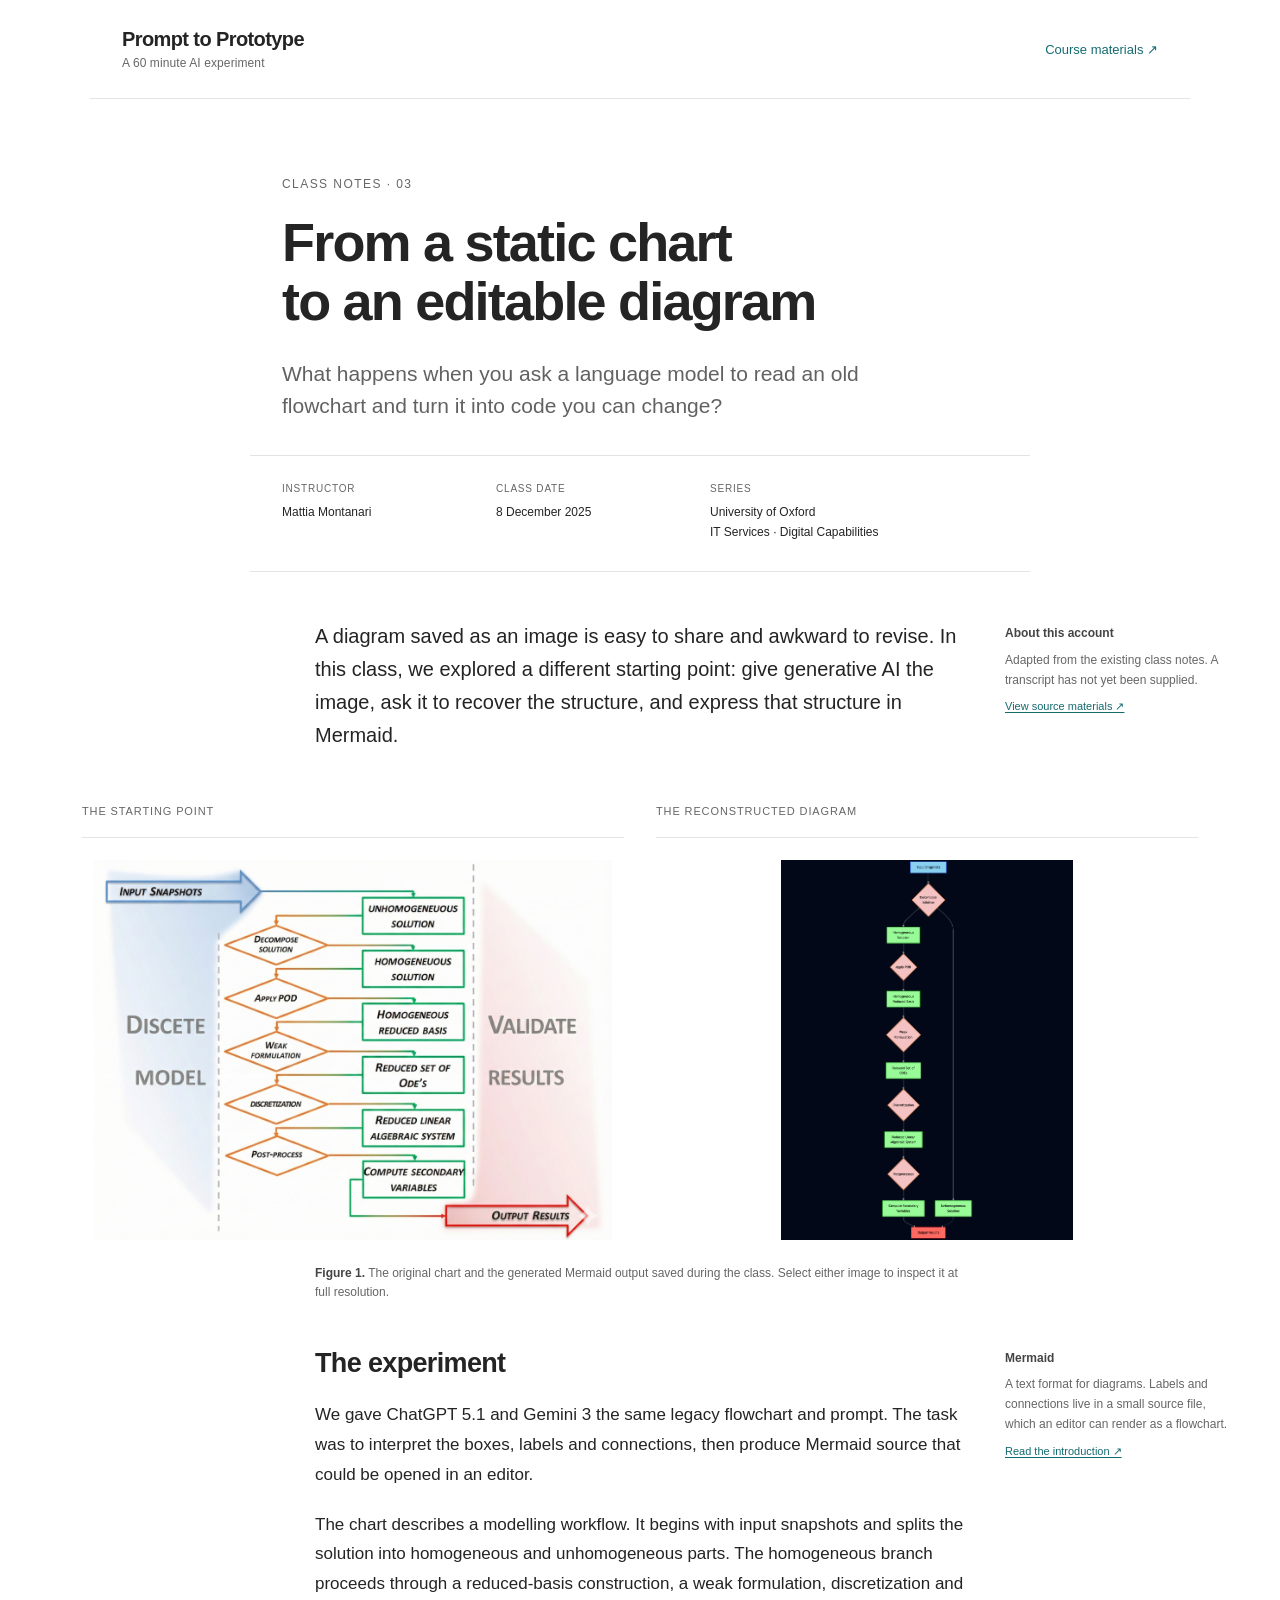
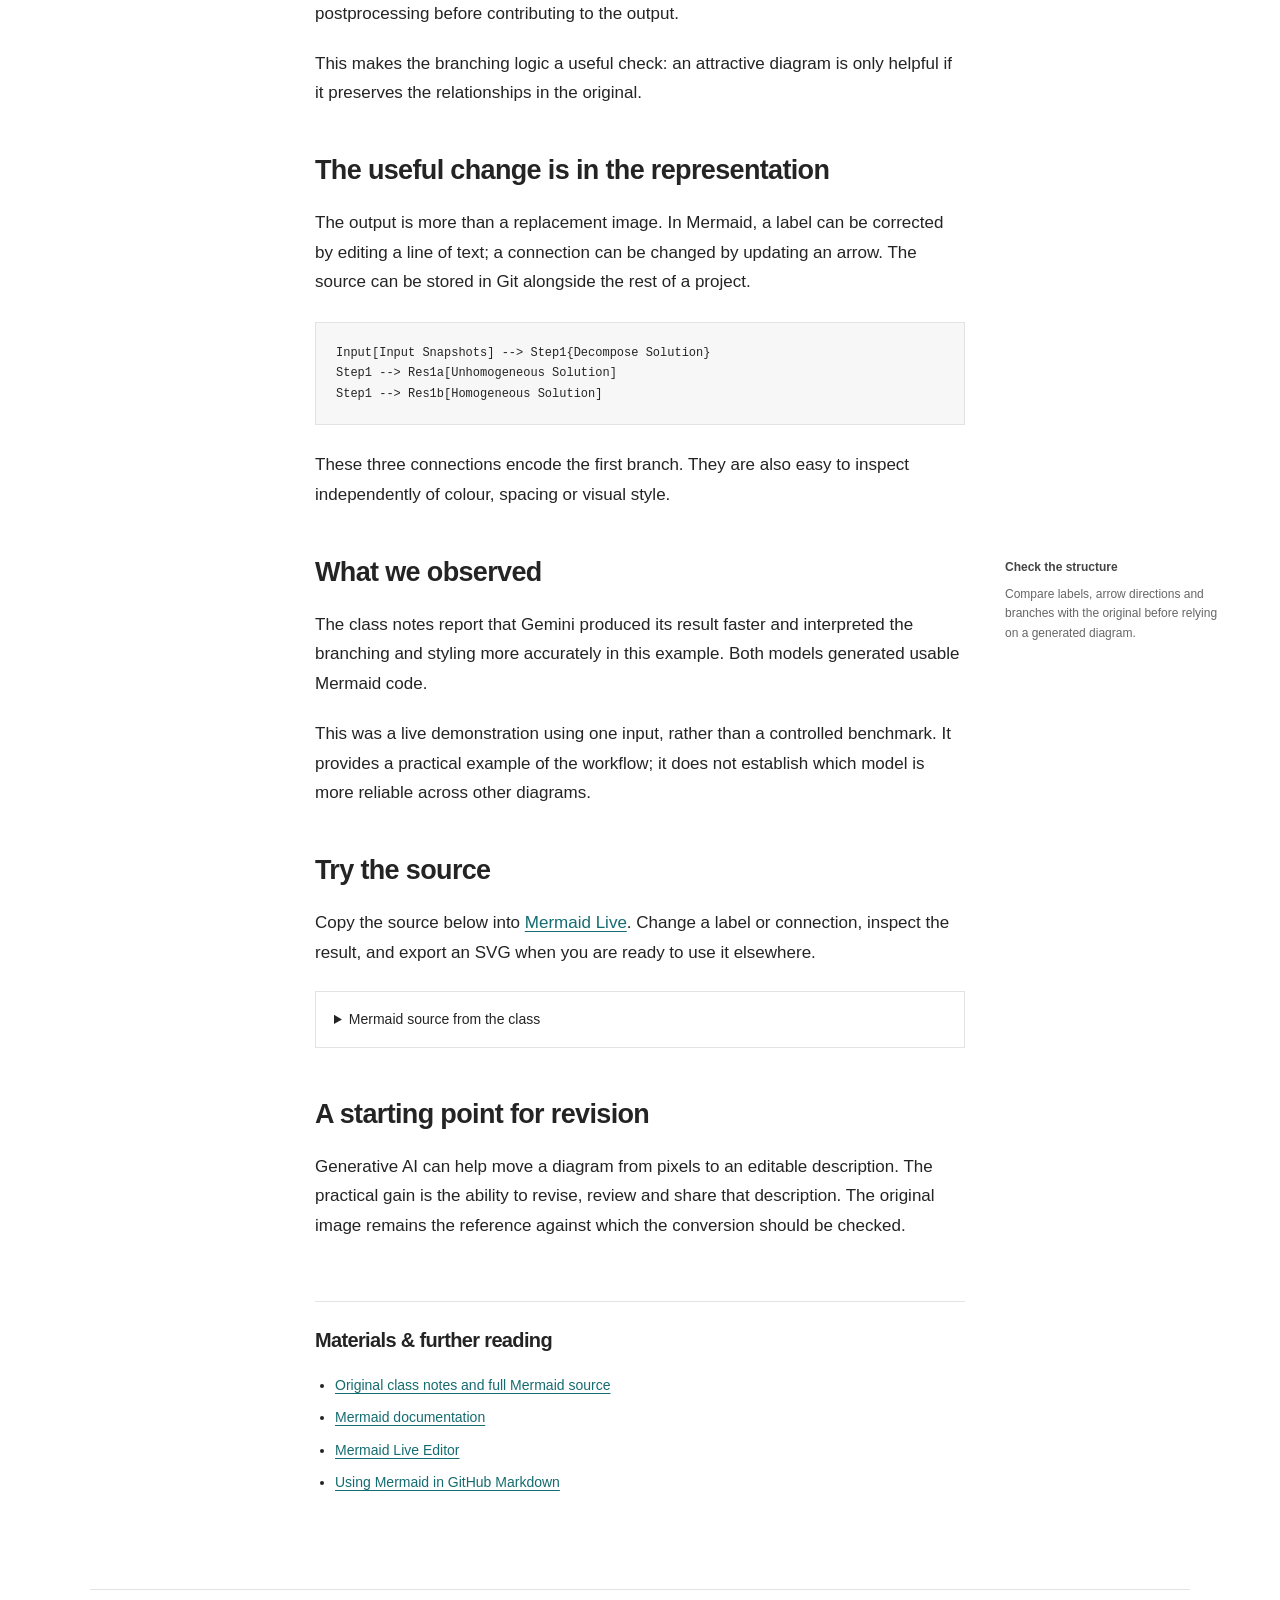
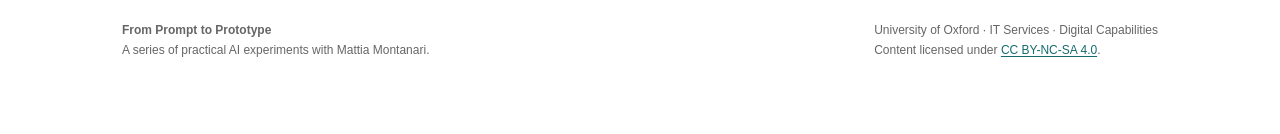
==== site/index.html @ e771b0cf "Publish Mermaid class as a static GitHub Pages site" ====
<!doctype html>
<html lang="en">
<head>
  <meta charset="utf-8">
  <meta name="viewport" content="width=device-width, initial-scale=1">
  <meta name="description" content="An experiment in turning a legacy flowchart into an editable Mermaid diagram with generative AI, from the Oxford Prompt to Prototype series.">
  <meta name="theme-color" content="#ffffff">
  <title>From a static chart to an editable diagram · Prompt to Prototype</title>
  <link rel="icon" href="assets/favicon.svg" type="image/svg+xml">
  <link rel="stylesheet" href="assets/style.css">
  <script src="assets/script.js" defer></script>
</head>
<body>
  <a class="skip-link" href="#article">Skip to article</a>
  <header class="site-header">
    <a class="wordmark" href="./">Prompt to Prototype<span>A 60 minute AI experiment</span></a>
    <a class="repository-link" href="https://github.com/MattiaMontanari/prompt-to-prototype-series">Course materials <span aria-hidden="true">↗</span></a>
  </header>

  <main id="article">
    <div class="article-heading">
      <p class="eyebrow">Class notes · 03</p>
      <h1>From a static chart<br>to an editable diagram</h1>
      <p class="dek">What happens when you ask a language model to read an old flowchart and turn it into code you can change?</p>
    </div>
    <div class="byline">
      <div><span class="meta-label">Instructor</span><span>Mattia Montanari</span></div>
      <div><span class="meta-label">Class date</span><time datetime="2025-12-08">8 December 2025</time></div>
      <div><span class="meta-label">Series</span><span>University of Oxford<br>IT Services · Digital Capabilities</span></div>
    </div>

    <article class="article-grid">
      <p class="lead">A diagram saved as an image is easy to share and awkward to revise. In this class, we explored a different starting point: give generative AI the image, ask it to recover the structure, and express that structure in Mermaid.</p>
      <aside class="margin-note source-note"><strong>About this account</strong><p>Adapted from the existing class notes. A transcript has not yet been supplied.</p><a href="https://github.com/MattiaMontanari/prompt-to-prototype-series/tree/main/2025-12-08">View source materials ↗</a></aside>

      <figure class="wide comparison">
        <div class="comparison-images">
          <div><span class="figure-label">The starting point</span><a href="assets/original-diagram.png"><img src="assets/original-diagram.png" width="2400" height="1760" alt="Original flowchart of a reduced-order modelling process, from input snapshots through decomposition, POD, formulation, discretization and postprocessing." fetchpriority="high"></a></div>
          <div><span class="figure-label">The reconstructed diagram</span><a href="assets/mermaid-diagram.png"><img src="assets/mermaid-diagram.png" width="1203" height="1564" alt="Generated Mermaid flowchart showing the process as connected coloured nodes, including the homogeneous and unhomogeneous solution branches."></a></div>
        </div>
        <figcaption><span class="caption-number">Figure 1.</span> The original chart and the generated Mermaid output saved during the class. Select either image to inspect it at full resolution.</figcaption>
      </figure>

      <section id="experiment">
        <h2>The experiment</h2>
        <p>We gave ChatGPT 5.1 and Gemini 3 the same legacy flowchart and prompt. The task was to interpret the boxes, labels and connections, then produce Mermaid source that could be opened in an editor.</p>
        <p>The chart describes a modelling workflow. It begins with input snapshots and splits the solution into homogeneous and unhomogeneous parts. The homogeneous branch proceeds through a reduced-basis construction, a weak formulation, discretization and postprocessing before contributing to the output.</p>
        <p>This makes the branching logic a useful check: an attractive diagram is only helpful if it preserves the relationships in the original.</p>
      </section>
      <aside class="margin-note"><strong>Mermaid</strong><p>A text format for diagrams. Labels and connections live in a small source file, which an editor can render as a flowchart.</p><a href="https://mermaid.js.org/intro/">Read the introduction ↗</a></aside>

      <section id="representation">
        <h2>The useful change is in the representation</h2>
        <p>The output is more than a replacement image. In Mermaid, a label can be corrected by editing a line of text; a connection can be changed by updating an arrow. The source can be stored in Git alongside the rest of a project.</p>
        <pre class="small-example"><code>Input[Input Snapshots] --&gt; Step1{Decompose Solution}
Step1 --&gt; Res1a[Unhomogeneous Solution]
Step1 --&gt; Res1b[Homogeneous Solution]</code></pre>
        <p>These three connections encode the first branch. They are also easy to inspect independently of colour, spacing or visual style.</p>
      </section>

      <section id="observations">
        <h2>What we observed</h2>
        <p>The class notes report that Gemini produced its result faster and interpreted the branching and styling more accurately in this example. Both models generated usable Mermaid code.</p>
        <p>This was a live demonstration using one input, rather than a controlled benchmark. It provides a practical example of the workflow; it does not establish which model is more reliable across other diagrams.</p>
      </section>
      <aside class="margin-note"><strong>Check the structure</strong><p>Compare labels, arrow directions and branches with the original before relying on a generated diagram.</p></aside>

      <section id="try-it">
        <h2>Try the source</h2>
        <p>Copy the source below into <a href="https://mermaid.live/">Mermaid Live</a>. Change a label or connection, inspect the result, and export an SVG when you are ready to use it elsewhere.</p>
        <details class="source-code">
          <summary>Mermaid source from the class</summary>
          <div class="code-toolbar"><button id="copy-source" type="button" hidden>Copy source</button><span id="copy-status" role="status" aria-live="polite"></span></div>
          <pre><code id="mermaid-source">flowchart TD

    %% Define Styles using a Pantone-inspired palette
    classDef inputNode fill:#89CFF0,stroke:#2B60DE,stroke-width:2px,color:black;
    classDef actionNode fill:#F4C2C2,stroke:#D2691E,stroke-width:2px,color:black,shape:diamond;
    classDef resultNode fill:#98FB98,stroke:#006400,stroke-width:2px,color:black;
    classDef outputNode fill:#FF6961,stroke:#8B0000,stroke-width:2px,color:black;

    Input[Input Snapshots]:::inputNode
    Output[Output Results]:::outputNode
    Step1{Decompose&lt;br/&gt;Solution}:::actionNode
    Res1a[Unhomogeneous&lt;br/&gt;Solution]:::resultNode
    Res1b[Homogeneous&lt;br/&gt;Solution]:::resultNode
    Step2{Apply POD}:::actionNode
    Res2[Homogeneous&lt;br/&gt;Reduced Basis]:::resultNode
    Step3{Weak&lt;br/&gt;Formulation}:::actionNode
    Res3[Reduced Set of&lt;br/&gt;ODEs]:::resultNode
    Step4{Discretization}:::actionNode
    Res4[Reduced Linear&lt;br/&gt;Algebraic System]:::resultNode
    Step5{Postprocesses}:::actionNode
    Res5[Compute Secondary&lt;br/&gt;Variables]:::resultNode

    Input --&gt; Step1
    Step1 --&gt; Res1a
    Step1 --&gt; Res1b
    Res1b --&gt; Step2
    Step2 --&gt; Res2
    Res2 --&gt; Step3
    Step3 --&gt; Res3
    Res3 --&gt; Step4
    Step4 --&gt; Res4
    Res4 --&gt; Step5
    Step5 --&gt; Res5
    Res5 --&gt; Output
    Res1a -.-&gt; Output</code></pre>
        </details>
      </section>

      <section id="takeaway">
        <h2>A starting point for revision</h2>
        <p>Generative AI can help move a diagram from pixels to an editable description. The practical gain is the ability to revise, review and share that description. The original image remains the reference against which the conversion should be checked.</p>
      </section>

      <section class="references" id="references">
        <h2>Materials &amp; further reading</h2>
        <ul>
          <li><a href="https://github.com/MattiaMontanari/prompt-to-prototype-series/blob/main/2025-12-08/README.md">Original class notes and full Mermaid source</a></li>
          <li><a href="https://mermaid.js.org/intro/">Mermaid documentation</a></li>
          <li><a href="https://mermaid.live/">Mermaid Live Editor</a></li>
          <li><a href="https://github.blog/2022-02-14-include-diagrams-markdown-files-mermaid/">Using Mermaid in GitHub Markdown</a></li>
        </ul>
      </section>
    </article>
  </main>

  <footer class="site-footer">
    <p><strong>From Prompt to Prototype</strong><br>A series of practical AI experiments with Mattia Montanari.</p>
    <p>University of Oxford · IT Services · Digital Capabilities<br>Content licensed under <a rel="license" href="https://creativecommons.org/licenses/by-nc-sa/4.0/">CC BY-NC-SA 4.0</a>.</p>
  </footer>
</body>
</html>
---- site/assets/style.css ----
:root {
  color-scheme: light;
  --ink: #242424;
  --muted: #666;
  --line: #e3e3e3;
  --link: #146b70;
  font-family: -apple-system, BlinkMacSystemFont, "Segoe UI", Helvetica, Arial, sans-serif;
  color: var(--ink);
  background: #fff;
}
* { box-sizing: border-box; }
body { margin: 0; }
a { color: var(--link); text-underline-offset: .18em; }
a:hover { color: #08484c; }
a:focus-visible, button:focus-visible, summary:focus-visible { outline: 3px solid var(--link); outline-offset: 5px; }
.skip-link { position: absolute; top: -5rem; left: 1rem; padding: .8rem; background: #fff; z-index: 1; }
.skip-link:focus { top: 1rem; }
.site-header { max-width: 1100px; margin: auto; padding: 28px 32px; display: flex; align-items: center; justify-content: space-between; gap: 24px; border-bottom: 1px solid var(--line); }
.wordmark { color: var(--ink); text-decoration: none; font-weight: 650; font-size: 20px; letter-spacing: -.6px; }
.wordmark span { display: block; margin-top: 5px; color: var(--muted); font-size: 12px; font-weight: 400; letter-spacing: .1px; }
.repository-link { font-size: 13px; white-space: nowrap; text-decoration: none; }
.article-heading, .byline { max-width: 780px; margin: auto; padding-left: 32px; padding-right: 32px; }
.article-heading { padding-top: 78px; padding-bottom: 32px; }
.eyebrow { margin: 0 0 22px; color: var(--muted); font-size: 12px; letter-spacing: .12em; text-transform: uppercase; }
h1 { font-size: clamp(34px, 5vw, 54px); line-height: 1.1; letter-spacing: -1.8px; font-weight: 700; margin: 0 0 26px; }
.dek { margin: 0; color: #626262; font-size: 21px; line-height: 1.55; max-width: 650px; }
.byline { display: grid; grid-template-columns: 1fr 1fr 1.5fr; gap: 22px; padding-top: 25px; padding-bottom: 28px; border-top: 1px solid var(--line); border-bottom: 1px solid var(--line); font-size: 12px; line-height: 1.65; }
.byline > div > span, .byline time { display: block; }
.meta-label { color: var(--muted); font-size: 10px; text-transform: uppercase; letter-spacing: .08em; margin-bottom: 6px; }
.article-grid { display: grid; grid-template-columns: minmax(24px, 1fr) minmax(0, 650px) minmax(24px, 1fr); column-gap: 40px; max-width: 1180px; margin: 48px auto 80px; font-size: 17px; line-height: 1.75; }
.article-grid > * { grid-column: 2; min-width: 0; }
.article-grid > .margin-note { grid-column: 3; grid-row: auto; }
.article-grid > .lead { grid-column: 2; }
.lead { font-size: 20px; line-height: 1.65; margin: 0 0 28px; }
.article-grid section { padding-top: 26px; }
h2 { font-size: 27px; line-height: 1.25; font-weight: 650; letter-spacing: -.65px; margin: 0 0 20px; }
p { margin: 0 0 20px; }
.margin-note { font-size: 12px; line-height: 1.65; color: var(--muted); padding-top: 28px; }
.source-note { padding-top: 4px; }
.margin-note strong { font-size: 12px; color: #444; }
.margin-note p { margin: 7px 0; }
.margin-note a { font-size: 11px; }
.article-grid > .wide { grid-column: 1 / -1; margin: 22px 32px 18px; }
.comparison-images { display: grid; grid-template-columns: 1fr 1fr; gap: 32px; align-items: start; }
.comparison-images > div { min-width: 0; }
.figure-label { display: block; font-size: 11px; color: var(--muted); letter-spacing: .08em; text-transform: uppercase; padding-bottom: 16px; border-bottom: 1px solid var(--line); margin-bottom: 22px; }
.comparison img { display: block; width: 100%; height: 380px; object-fit: contain; }
figcaption { max-width: 650px; margin: 24px auto 0; color: var(--muted); font-size: 12px; line-height: 1.6; }
.caption-number { font-weight: 650; color: #444; }
pre { overflow-x: auto; padding: 20px; background: #f7f7f7; font-size: 12px; line-height: 1.7; border: 1px solid var(--line); }
code { font-family: "SFMono-Regular", Consolas, "Liberation Mono", monospace; }
.small-example { margin: 25px 0; }
.source-code { border: 1px solid var(--line); margin: 24px 0; }
summary { cursor: pointer; padding: 15px 18px; font-size: 14px; }
.source-code pre { border: 0; margin: 0; }
.code-toolbar { padding: 10px 18px; display: flex; align-items: center; flex-wrap: wrap; gap: 12px; font-size: 12px; color: var(--muted); }
button { cursor: pointer; font: inherit; padding: 7px 12px; background: #fff; border: 1px solid #aaa; border-radius: 3px; color: var(--ink); }
button:hover { background: #f0f0f0; }
button[hidden] { display: none; }
.references { border-top: 1px solid var(--line); margin-top: 40px; font-size: 14px; }
.references h2 { font-size: 20px; }
.references ul { padding-left: 20px; }
.references li { margin: 8px 0; }
.site-footer { border-top: 1px solid var(--line); max-width: 1100px; margin: auto; padding: 30px 32px 50px; color: var(--muted); font-size: 12px; line-height: 1.7; display: flex; justify-content: space-between; gap: 30px; }
@media (max-width: 1000px) {
  .article-grid { grid-template-columns: minmax(24px, 1fr) minmax(0, 650px) minmax(24px, 1fr); column-gap: 0; }
  .article-grid > .margin-note { grid-column: 2; padding: 0 0 20px 18px; border-left: 2px solid var(--line); margin: 6px 0 24px; max-width: 460px; }
}
@media (max-width: 600px) {
  .site-header { padding: 20px 24px; }
  .wordmark { font-size: 17px; }
  .repository-link { font-size: 11px; }
  .article-heading { padding: 48px 24px 26px; }
  h1 { letter-spacing: -1px; }
  .dek { font-size: 18px; }
  .byline { padding-left: 24px; padding-right: 24px; grid-template-columns: 1fr 1fr; gap: 18px; }
  .byline > div:last-child { grid-column: 1 / -1; }
  .article-grid { margin-top: 32px; font-size: 16px; }
  .lead { font-size: 18px; }
  h2 { font-size: 24px; }
  .article-grid > .wide { margin-left: 24px; margin-right: 24px; }
  .comparison-images { grid-template-columns: 1fr; gap: 28px; }
  .comparison img { height: auto; max-height: 440px; }
  .site-footer { padding: 28px 24px; flex-direction: column; gap: 0; }
}
@media print {
  .site-header, .skip-link, .code-toolbar { display: none; }
  .article-heading { padding-top: 0; }
  .article-grid { display: block; margin: 24px; }
  .margin-note { border-left: 2px solid var(--line); padding-left: 12px; }
  .comparison img { height: 280px; }
  a { color: inherit; }
}
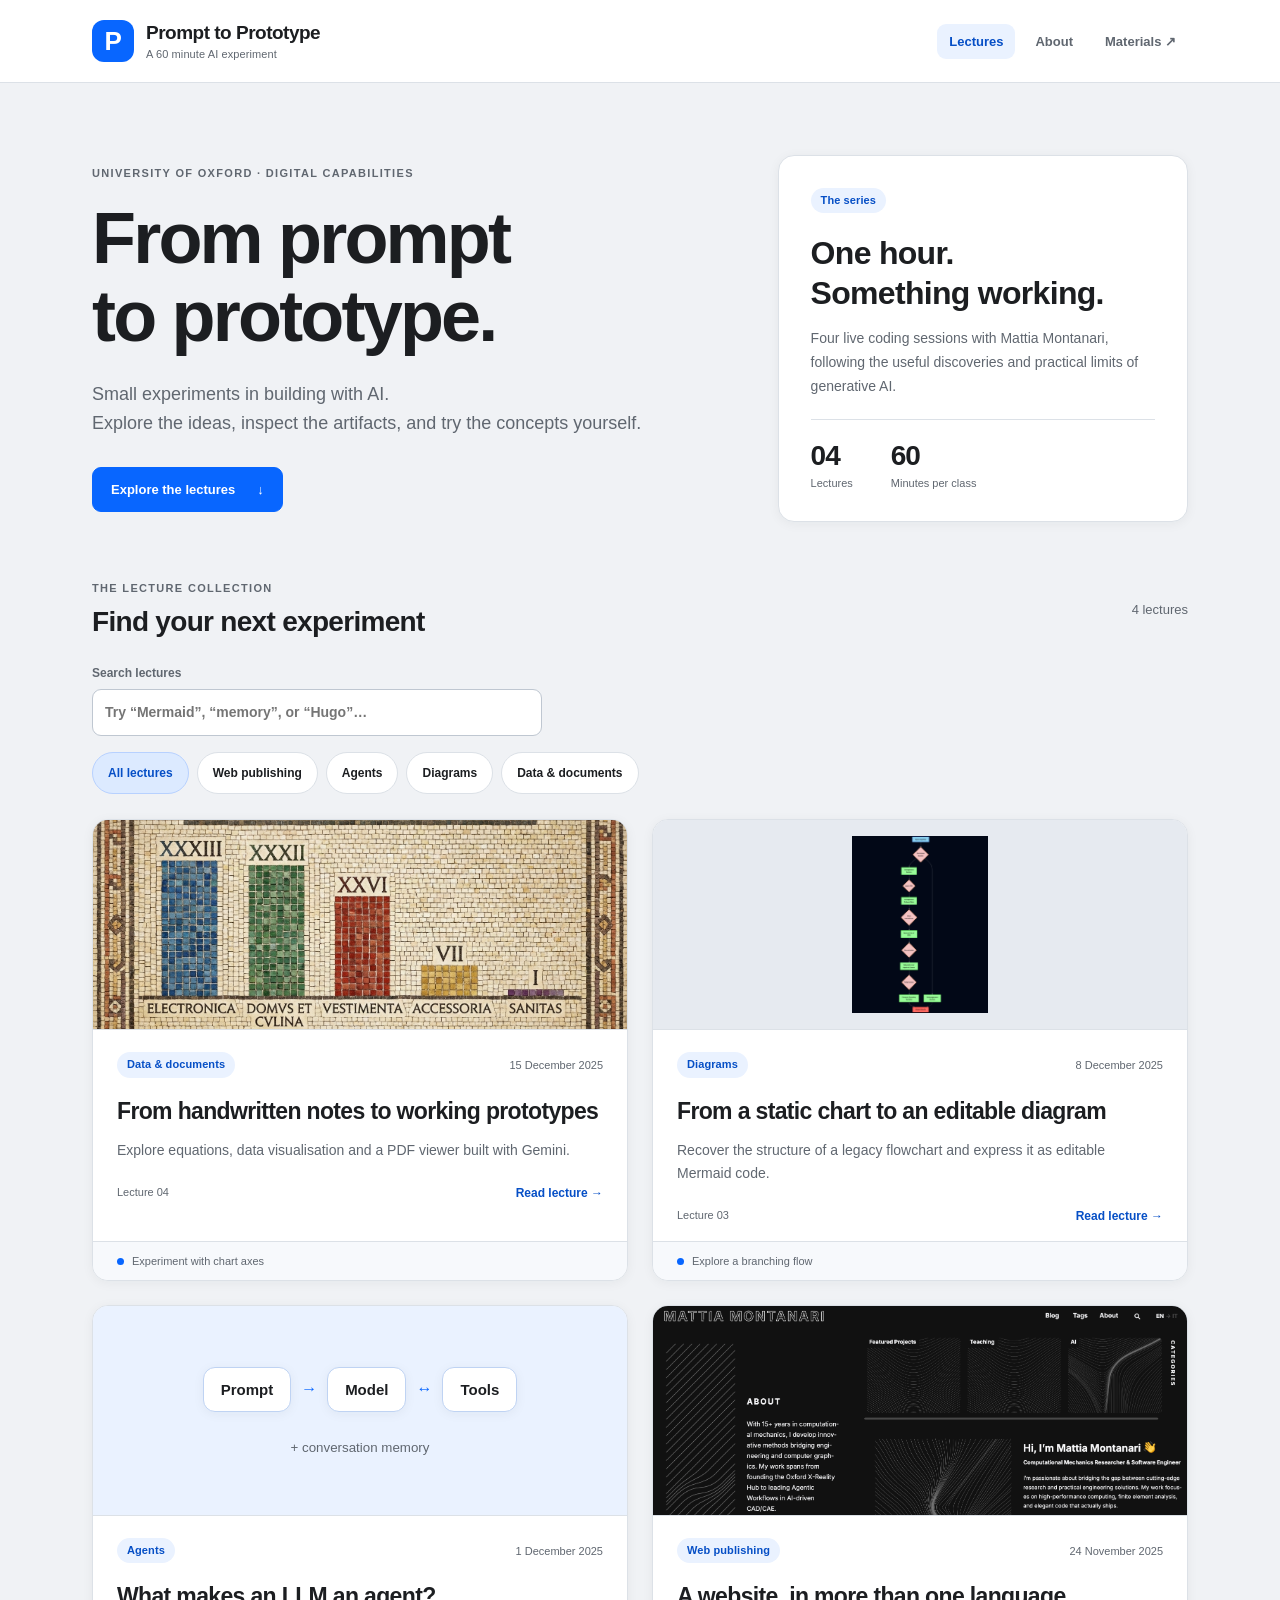
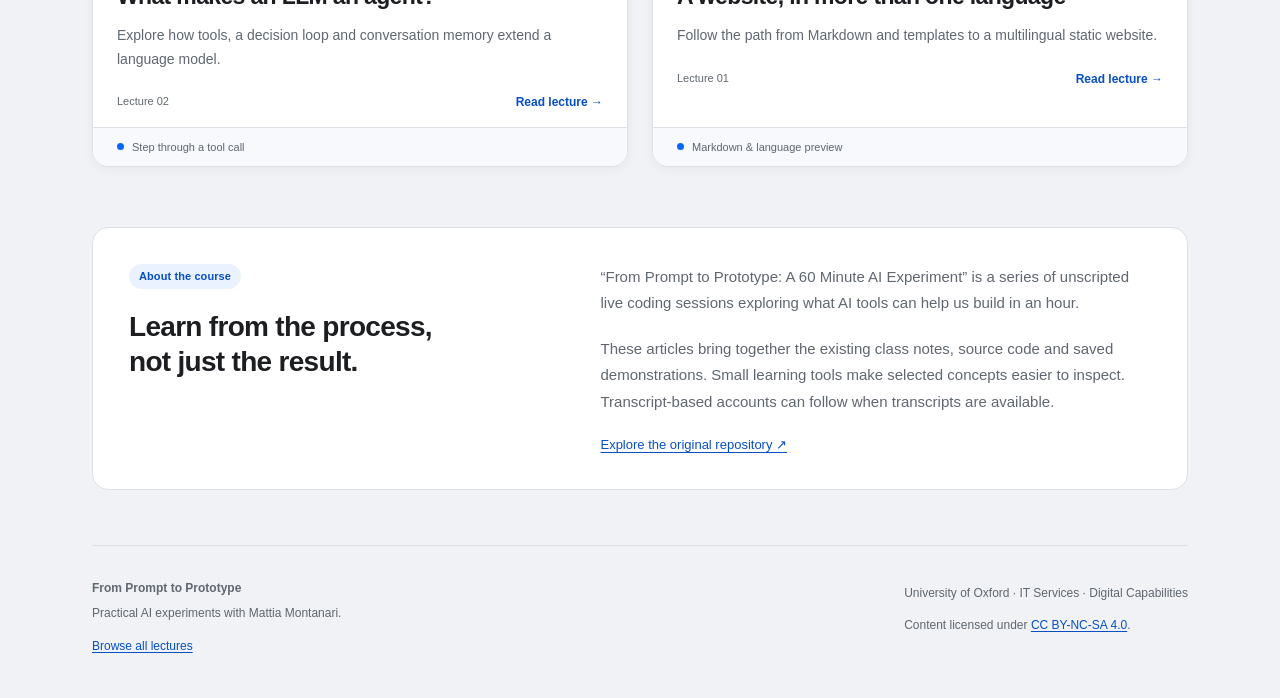
==== commit 5f60879c: "Add lecture catalogue and interactive course notes" ====
--- a/site/index.html
+++ b/site/index.html
@@ -1,134 +1,16 @@
 <!doctype html>
-<html lang="en">
-<head>
-  <meta charset="utf-8">
-  <meta name="viewport" content="width=device-width, initial-scale=1">
-  <meta name="description" content="An experiment in turning a legacy flowchart into an editable Mermaid diagram with generative AI, from the Oxford Prompt to Prototype series.">
-  <meta name="theme-color" content="#ffffff">
-  <title>From a static chart to an editable diagram · Prompt to Prototype</title>
-  <link rel="icon" href="assets/favicon.svg" type="image/svg+xml">
-  <link rel="stylesheet" href="assets/style.css">
-  <script src="assets/script.js" defer></script>
-</head>
-<body>
-  <a class="skip-link" href="#article">Skip to article</a>
-  <header class="site-header">
-    <a class="wordmark" href="./">Prompt to Prototype<span>A 60 minute AI experiment</span></a>
-    <a class="repository-link" href="https://github.com/MattiaMontanari/prompt-to-prototype-series">Course materials <span aria-hidden="true">↗</span></a>
-  </header>
-
-  <main id="article">
-    <div class="article-heading">
-      <p class="eyebrow">Class notes · 03</p>
-      <h1>From a static chart<br>to an editable diagram</h1>
-      <p class="dek">What happens when you ask a language model to read an old flowchart and turn it into code you can change?</p>
-    </div>
-    <div class="byline">
-      <div><span class="meta-label">Instructor</span><span>Mattia Montanari</span></div>
-      <div><span class="meta-label">Class date</span><time datetime="2025-12-08">8 December 2025</time></div>
-      <div><span class="meta-label">Series</span><span>University of Oxford<br>IT Services · Digital Capabilities</span></div>
-    </div>
-
-    <article class="article-grid">
-      <p class="lead">A diagram saved as an image is easy to share and awkward to revise. In this class, we explored a different starting point: give generative AI the image, ask it to recover the structure, and express that structure in Mermaid.</p>
-      <aside class="margin-note source-note"><strong>About this account</strong><p>Adapted from the existing class notes. A transcript has not yet been supplied.</p><a href="https://github.com/MattiaMontanari/prompt-to-prototype-series/tree/main/2025-12-08">View source materials ↗</a></aside>
-
-      <figure class="wide comparison">
-        <div class="comparison-images">
-          <div><span class="figure-label">The starting point</span><a href="assets/original-diagram.png"><img src="assets/original-diagram.png" width="2400" height="1760" alt="Original flowchart of a reduced-order modelling process, from input snapshots through decomposition, POD, formulation, discretization and postprocessing." fetchpriority="high"></a></div>
-          <div><span class="figure-label">The reconstructed diagram</span><a href="assets/mermaid-diagram.png"><img src="assets/mermaid-diagram.png" width="1203" height="1564" alt="Generated Mermaid flowchart showing the process as connected coloured nodes, including the homogeneous and unhomogeneous solution branches."></a></div>
-        </div>
-        <figcaption><span class="caption-number">Figure 1.</span> The original chart and the generated Mermaid output saved during the class. Select either image to inspect it at full resolution.</figcaption>
-      </figure>
-
-      <section id="experiment">
-        <h2>The experiment</h2>
-        <p>We gave ChatGPT 5.1 and Gemini 3 the same legacy flowchart and prompt. The task was to interpret the boxes, labels and connections, then produce Mermaid source that could be opened in an editor.</p>
-        <p>The chart describes a modelling workflow. It begins with input snapshots and splits the solution into homogeneous and unhomogeneous parts. The homogeneous branch proceeds through a reduced-basis construction, a weak formulation, discretization and postprocessing before contributing to the output.</p>
-        <p>This makes the branching logic a useful check: an attractive diagram is only helpful if it preserves the relationships in the original.</p>
-      </section>
-      <aside class="margin-note"><strong>Mermaid</strong><p>A text format for diagrams. Labels and connections live in a small source file, which an editor can render as a flowchart.</p><a href="https://mermaid.js.org/intro/">Read the introduction ↗</a></aside>
-
-      <section id="representation">
-        <h2>The useful change is in the representation</h2>
-        <p>The output is more than a replacement image. In Mermaid, a label can be corrected by editing a line of text; a connection can be changed by updating an arrow. The source can be stored in Git alongside the rest of a project.</p>
-        <pre class="small-example"><code>Input[Input Snapshots] --&gt; Step1{Decompose Solution}
-Step1 --&gt; Res1a[Unhomogeneous Solution]
-Step1 --&gt; Res1b[Homogeneous Solution]</code></pre>
-        <p>These three connections encode the first branch. They are also easy to inspect independently of colour, spacing or visual style.</p>
-      </section>
-
-      <section id="observations">
-        <h2>What we observed</h2>
-        <p>The class notes report that Gemini produced its result faster and interpreted the branching and styling more accurately in this example. Both models generated usable Mermaid code.</p>
-        <p>This was a live demonstration using one input, rather than a controlled benchmark. It provides a practical example of the workflow; it does not establish which model is more reliable across other diagrams.</p>
-      </section>
-      <aside class="margin-note"><strong>Check the structure</strong><p>Compare labels, arrow directions and branches with the original before relying on a generated diagram.</p></aside>
-
-      <section id="try-it">
-        <h2>Try the source</h2>
-        <p>Copy the source below into <a href="https://mermaid.live/">Mermaid Live</a>. Change a label or connection, inspect the result, and export an SVG when you are ready to use it elsewhere.</p>
-        <details class="source-code">
-          <summary>Mermaid source from the class</summary>
-          <div class="code-toolbar"><button id="copy-source" type="button" hidden>Copy source</button><span id="copy-status" role="status" aria-live="polite"></span></div>
-          <pre><code id="mermaid-source">flowchart TD
-
-    %% Define Styles using a Pantone-inspired palette
-    classDef inputNode fill:#89CFF0,stroke:#2B60DE,stroke-width:2px,color:black;
-    classDef actionNode fill:#F4C2C2,stroke:#D2691E,stroke-width:2px,color:black,shape:diamond;
-    classDef resultNode fill:#98FB98,stroke:#006400,stroke-width:2px,color:black;
-    classDef outputNode fill:#FF6961,stroke:#8B0000,stroke-width:2px,color:black;
-
-    Input[Input Snapshots]:::inputNode
-    Output[Output Results]:::outputNode
-    Step1{Decompose&lt;br/&gt;Solution}:::actionNode
-    Res1a[Unhomogeneous&lt;br/&gt;Solution]:::resultNode
-    Res1b[Homogeneous&lt;br/&gt;Solution]:::resultNode
-    Step2{Apply POD}:::actionNode
-    Res2[Homogeneous&lt;br/&gt;Reduced Basis]:::resultNode
-    Step3{Weak&lt;br/&gt;Formulation}:::actionNode
-    Res3[Reduced Set of&lt;br/&gt;ODEs]:::resultNode
-    Step4{Discretization}:::actionNode
-    Res4[Reduced Linear&lt;br/&gt;Algebraic System]:::resultNode
-    Step5{Postprocesses}:::actionNode
-    Res5[Compute Secondary&lt;br/&gt;Variables]:::resultNode
-
-    Input --&gt; Step1
-    Step1 --&gt; Res1a
-    Step1 --&gt; Res1b
-    Res1b --&gt; Step2
-    Step2 --&gt; Res2
-    Res2 --&gt; Step3
-    Step3 --&gt; Res3
-    Res3 --&gt; Step4
-    Step4 --&gt; Res4
-    Res4 --&gt; Step5
-    Step5 --&gt; Res5
-    Res5 --&gt; Output
-    Res1a -.-&gt; Output</code></pre>
-        </details>
-      </section>
-
-      <section id="takeaway">
-        <h2>A starting point for revision</h2>
-        <p>Generative AI can help move a diagram from pixels to an editable description. The practical gain is the ability to revise, review and share that description. The original image remains the reference against which the conversion should be checked.</p>
-      </section>
-
-      <section class="references" id="references">
-        <h2>Materials &amp; further reading</h2>
-        <ul>
-          <li><a href="https://github.com/MattiaMontanari/prompt-to-prototype-series/blob/main/2025-12-08/README.md">Original class notes and full Mermaid source</a></li>
-          <li><a href="https://mermaid.js.org/intro/">Mermaid documentation</a></li>
-          <li><a href="https://mermaid.live/">Mermaid Live Editor</a></li>
-          <li><a href="https://github.blog/2022-02-14-include-diagrams-markdown-files-mermaid/">Using Mermaid in GitHub Markdown</a></li>
-        </ul>
-      </section>
-    </article>
-  </main>
-
-  <footer class="site-footer">
-    <p><strong>From Prompt to Prototype</strong><br>A series of practical AI experiments with Mattia Montanari.</p>
-    <p>University of Oxford · IT Services · Digital Capabilities<br>Content licensed under <a rel="license" href="https://creativecommons.org/licenses/by-nc-sa/4.0/">CC BY-NC-SA 4.0</a>.</p>
-  </footer>
-</body>
-</html>
+<html lang="en"><head><meta charset="utf-8"><meta name="viewport" content="width=device-width, initial-scale=1">
+<meta name="description" content="Explore four Oxford Prompt to Prototype lectures on multilingual websites, AI agents, editable diagrams and Gemini, with interactive learning tools."><meta name="theme-color" content="#0866ff">
+<title>Lectures · Prompt to Prototype</title><link rel="icon" href="assets/favicon.svg" type="image/svg+xml">
+<link rel="stylesheet" href="assets/style.css"><script src="assets/script.js" defer></script>
+</head><body>
+<a class="skip-link" href="#main">Skip to content</a>
+<header class="site-header"><div class="header-inner">
+<a class="wordmark" href="./"><span class="brand-icon" aria-hidden="true">P</span><span>Prompt to Prototype<small>A 60 minute AI experiment</small></span></a>
+<nav aria-label="Main navigation"><a href="./" aria-current="page">Lectures</a><a href="#about">About</a><a class="materials-link" href="https://github.com/MattiaMontanari/prompt-to-prototype-series">Materials <span aria-hidden="true">↗</span></a></nav>
+</div></header><main id="main" class="landing"><section class="landing-hero"><div><p class="eyebrow">University of Oxford · Digital Capabilities</p><h1>From prompt<br>to prototype.</h1><p class="dek">Small experiments in building with AI.<br>Explore the ideas, inspect the artifacts, and try the concepts yourself.</p><a class="primary-link" href="#lectures">Explore the lectures <span aria-hidden="true">↓</span></a></div><aside class="course-note"><span class="badge">The series</span><h2>One hour.<br>Something working.</h2><p>Four live coding sessions with Mattia Montanari, following the useful discoveries and practical limits of generative AI.</p><div class="course-stats"><div><strong>04</strong><span>Lectures</span></div><div><strong>60</strong><span>Minutes per class</span></div></div></aside></section>
+<section id="lectures" class="catalogue" aria-labelledby="lectures-title"><div class="section-heading"><div><p class="eyebrow">The lecture collection</p><h2 id="lectures-title">Find your next experiment</h2></div><span id="lecture-count" role="status">4 lectures</span></div>
+<div id="catalogue-controls" class="catalogue-controls" hidden><label class="search-label" for="lecture-search">Search lectures<input id="lecture-search" type="search" placeholder="Try “Mermaid”, “memory”, or “Hugo”…" autocomplete="off"></label><div class="topic-filters" role="group" aria-label="Filter lectures by topic"><button type="button" data-filter="all" aria-pressed="true">All lectures</button><button type="button" data-filter="web" aria-pressed="false">Web publishing</button><button type="button" data-filter="agents" aria-pressed="false">Agents</button><button type="button" data-filter="diagrams" aria-pressed="false">Diagrams</button><button type="button" data-filter="data" aria-pressed="false">Data &amp; documents</button></div></div>
+<div class="lecture-grid"><article class="lecture-card" data-topic="data" data-search="From handwritten notes to working prototypes Explore equations, data visualisation and a PDF viewer built with Gemini. Data &amp; documents 15 December 2025 Gemini"><a class="card-link" href="lectures/2025-12-15/"><div class="card-visual visual-data"><img src="assets/gemini-mosaic.png" width="1408" height="768" alt="Mosaic-style visualisation from the Gemini class"></div><div class="card-body"><div class="card-meta"><span class="topic-tag">Data & documents</span><time datetime="2025-12-15">15 December 2025</time></div><h3>From handwritten notes to working prototypes</h3><p>Explore equations, data visualisation and a PDF viewer built with Gemini.</p><div class="card-bottom"><span>Lecture 04</span><span class="read-link">Read lecture <span aria-hidden="true">→</span></span></div></div></a><div class="card-lab"><span class="lab-dot" aria-hidden="true"></span><span>Experiment with chart axes</span></div></article><article class="lecture-card" data-topic="diagrams" data-search="From a static chart to an editable diagram Recover the structure of a legacy flowchart and express it as editable Mermaid code. Diagrams 8 December 2025 Mermaid"><a class="card-link" href="lectures/2025-12-08/"><div class="card-visual visual-diagrams"><img class="contain" src="assets/mermaid-diagram.png" width="1203" height="1564" alt="Editable flowchart created in the Mermaid class" loading="lazy"></div><div class="card-body"><div class="card-meta"><span class="topic-tag">Diagrams</span><time datetime="2025-12-08">8 December 2025</time></div><h3>From a static chart to an editable diagram</h3><p>Recover the structure of a legacy flowchart and express it as editable Mermaid code.</p><div class="card-bottom"><span>Lecture 03</span><span class="read-link">Read lecture <span aria-hidden="true">→</span></span></div></div></a><div class="card-lab"><span class="lab-dot" aria-hidden="true"></span><span>Explore a branching flow</span></div></article><article class="lecture-card" data-topic="agents" data-search="What makes an LLM an agent? Explore how tools, a decision loop and conversation memory extend a language model. Agents 1 December 2025 Claude memory tools"><a class="card-link" href="lectures/2025-12-01/"><div class="card-visual visual-agents"><div class="agent-cover" aria-hidden="true"><span>Prompt</span><b>→</b><span>Model</span><b>↔</b><span>Tools</span><small>+ conversation memory</small></div></div><div class="card-body"><div class="card-meta"><span class="topic-tag">Agents</span><time datetime="2025-12-01">1 December 2025</time></div><h3>What makes an LLM an agent?</h3><p>Explore how tools, a decision loop and conversation memory extend a language model.</p><div class="card-bottom"><span>Lecture 02</span><span class="read-link">Read lecture <span aria-hidden="true">→</span></span></div></div></a><div class="card-lab"><span class="lab-dot" aria-hidden="true"></span><span>Step through a tool call</span></div></article><article class="lecture-card" data-topic="web" data-search="A website, in more than one language Follow the path from Markdown and templates to a multilingual static website. Web publishing 24 November 2025 Hugo"><a class="card-link" href="lectures/2025-11-24/"><div class="card-visual visual-web"><img src="assets/hugo-site.png" width="3034" height="1668" alt="Website screenshot from the Hugo class" loading="lazy"></div><div class="card-body"><div class="card-meta"><span class="topic-tag">Web publishing</span><time datetime="2025-11-24">24 November 2025</time></div><h3>A website, in more than one language</h3><p>Follow the path from Markdown and templates to a multilingual static website.</p><div class="card-bottom"><span>Lecture 01</span><span class="read-link">Read lecture <span aria-hidden="true">→</span></span></div></div></a><div class="card-lab"><span class="lab-dot" aria-hidden="true"></span><span>Markdown & language preview</span></div></article></div><div id="no-lectures" class="empty-state" hidden><h3>No lectures match that search</h3><p>Try another term or show the full collection.</p><button id="clear-filters" type="button">Show all lectures</button></div></section>
+<section id="about" class="about-series"><div><span class="badge">About the course</span><h2>Learn from the process,<br>not just the result.</h2></div><div><p>“From Prompt to Prototype: A 60 Minute AI Experiment” is a series of unscripted live coding sessions exploring what AI tools can help us build in an hour.</p><p>These articles bring together the existing class notes, source code and saved demonstrations. Small learning tools make selected concepts easier to inspect. Transcript-based accounts can follow when transcripts are available.</p><a href="https://github.com/MattiaMontanari/prompt-to-prototype-series">Explore the original repository ↗</a></div></section></main><footer class="site-footer"><div><strong>From Prompt to Prototype</strong><p>Practical AI experiments with Mattia Montanari.</p><a href="./">Browse all lectures</a></div><div><p>University of Oxford · IT Services · Digital Capabilities</p><p>Content licensed under <a rel="license" href="https://creativecommons.org/licenses/by-nc-sa/4.0/">CC BY-NC-SA 4.0</a>.</p></div></footer>
+</body></html>
--- a/site/assets/style.css
+++ b/site/assets/style.css
@@ -1,93 +1,269 @@
 :root {
   color-scheme: light;
-  --ink: #242424;
-  --muted: #666;
-  --line: #e3e3e3;
-  --link: #146b70;
+  --blue: #0866ff;
+  --blue-dark: #064fc6;
+  --blue-soft: #eaf2ff;
+  --ink: #1c1e21;
+  --muted: #606770;
+  --line: #dce1e7;
+  --canvas: #f0f2f5;
+  --surface: #fff;
+  --radius: 16px;
+  --shadow: 0 2px 12px rgb(28 30 33 / 5%);
   font-family: -apple-system, BlinkMacSystemFont, "Segoe UI", Helvetica, Arial, sans-serif;
   color: var(--ink);
-  background: #fff;
+  background: var(--canvas);
 }
 * { box-sizing: border-box; }
+[hidden] { display: none !important; }
 body { margin: 0; }
-a { color: var(--link); text-underline-offset: .18em; }
-a:hover { color: #08484c; }
-a:focus-visible, button:focus-visible, summary:focus-visible { outline: 3px solid var(--link); outline-offset: 5px; }
-.skip-link { position: absolute; top: -5rem; left: 1rem; padding: .8rem; background: #fff; z-index: 1; }
+a { color: var(--blue-dark); text-underline-offset: .2em; }
+a:hover { color: #033989; }
+a, button, input, select, textarea, summary { -webkit-tap-highlight-color: transparent; }
+a:focus-visible, button:focus-visible, input:focus-visible, select:focus-visible, textarea:focus-visible, summary:focus-visible { outline: 3px solid var(--blue); outline-offset: 4px; }
+p { margin: 0 0 20px; }
+h1, h2, h3 { color: var(--ink); }
+h1 { font-size: clamp(34px, 4.8vw, 58px); line-height: 1.08; letter-spacing: -2px; margin: 0 0 24px; font-weight: 750; }
+h2 { font-size: 28px; line-height: 1.25; letter-spacing: -.7px; margin: 0 0 20px; font-weight: 700; }
+h3 { font-size: 20px; line-height: 1.35; letter-spacing: -.3px; }
+.skip-link { position: absolute; top: -5rem; left: 1rem; padding: .8rem; background: var(--surface); z-index: 5; }
 .skip-link:focus { top: 1rem; }
-.site-header { max-width: 1100px; margin: auto; padding: 28px 32px; display: flex; align-items: center; justify-content: space-between; gap: 24px; border-bottom: 1px solid var(--line); }
-.wordmark { color: var(--ink); text-decoration: none; font-weight: 650; font-size: 20px; letter-spacing: -.6px; }
-.wordmark span { display: block; margin-top: 5px; color: var(--muted); font-size: 12px; font-weight: 400; letter-spacing: .1px; }
-.repository-link { font-size: 13px; white-space: nowrap; text-decoration: none; }
-.article-heading, .byline { max-width: 780px; margin: auto; padding-left: 32px; padding-right: 32px; }
-.article-heading { padding-top: 78px; padding-bottom: 32px; }
-.eyebrow { margin: 0 0 22px; color: var(--muted); font-size: 12px; letter-spacing: .12em; text-transform: uppercase; }
-h1 { font-size: clamp(34px, 5vw, 54px); line-height: 1.1; letter-spacing: -1.8px; font-weight: 700; margin: 0 0 26px; }
-.dek { margin: 0; color: #626262; font-size: 21px; line-height: 1.55; max-width: 650px; }
-.byline { display: grid; grid-template-columns: 1fr 1fr 1.5fr; gap: 22px; padding-top: 25px; padding-bottom: 28px; border-top: 1px solid var(--line); border-bottom: 1px solid var(--line); font-size: 12px; line-height: 1.65; }
+.site-header { background: var(--surface); border-bottom: 1px solid var(--line); }
+.header-inner { max-width: 1160px; margin: auto; padding: 20px 32px; display: flex; align-items: center; justify-content: space-between; gap: 24px; }
+.wordmark { display: flex; gap: 12px; align-items: center; color: var(--ink); text-decoration: none; font-weight: 750; font-size: 19px; letter-spacing: -.5px; }
+.brand-icon { display: grid; place-items: center; width: 42px; height: 42px; border-radius: 12px; color: white; background: var(--blue); font-size: 26px; }
+.wordmark small { display: block; font-size: 11px; color: var(--muted); font-weight: 400; letter-spacing: .1px; margin-top: 4px; }
+.site-header nav { display: flex; gap: 8px; align-items: center; }
+.site-header nav a { font-size: 13px; font-weight: 600; color: var(--muted); padding: 10px 12px; border-radius: 9px; text-decoration: none; }
+.site-header nav a:hover, .site-header nav [aria-current="page"] { color: var(--blue-dark); background: var(--blue-soft); }
+.eyebrow { color: var(--muted); font-size: 11px; line-height: 1.6; letter-spacing: .12em; text-transform: uppercase; margin: 0 0 18px; font-weight: 600; }
+.eyebrow span { margin: 0 7px; }
+.dek { color: var(--muted); font-size: 20px; line-height: 1.65; margin: 0; max-width: 650px; }
+.badge, .topic-tag { color: var(--blue-dark); background: var(--blue-soft); display: inline-block; padding: 5px 10px; border-radius: 20px; font-size: 11px; font-weight: 650; letter-spacing: .1px; line-height: 1.4; }
+button, .primary-link { border: 1px solid var(--line); border-radius: 9px; background: var(--surface); color: var(--ink); font: inherit; font-size: 13px; font-weight: 600; min-height: 42px; padding: 10px 15px; cursor: pointer; }
+button:hover { background: #e9edf2; }
+button:disabled { cursor: default; color: #707883; background: #f0f2f5; }
+.primary-button, .primary-link { background: var(--blue); color: white; border-color: var(--blue); }
+.primary-button:hover, .primary-link:hover { background: var(--blue-dark); color: white; }
+.primary-link { display: inline-flex; gap: 22px; align-items: center; text-decoration: none; padding: 14px 18px; }
+.landing { max-width: 1160px; margin: auto; padding: 0 32px; }
+.landing-hero { padding: 72px 0 58px; display: grid; grid-template-columns: 1.5fr 1fr; gap: 70px; align-items: center; }
+.landing-hero h1 { font-size: clamp(45px, 5.8vw, 72px); letter-spacing: -2.8px; }
+.landing-hero .dek { font-size: 18px; margin-bottom: 28px; }
+.course-note { border: 1px solid var(--line); background: var(--surface); border-radius: var(--radius); box-shadow: var(--shadow); padding: 32px; }
+.course-note h2 { margin: 20px 0 14px; font-size: 32px; }
+.course-note p { font-size: 14px; color: var(--muted); line-height: 1.7; }
+.course-stats { display: flex; gap: 38px; padding-top: 20px; border-top: 1px solid var(--line); }
+.course-stats strong { font-size: 28px; letter-spacing: -1px; display: block; }
+.course-stats span { color: var(--muted); font-size: 11px; display: block; margin-top: 5px; }
+.catalogue { scroll-margin-top: 24px; padding-bottom: 60px; }
+.section-heading { display: flex; align-items: center; justify-content: space-between; gap: 20px; }
+.section-heading h2 { margin-bottom: 0; }
+.section-heading .eyebrow { margin-bottom: 7px; }
+#lecture-count { color: var(--muted); font-size: 13px; white-space: nowrap; }
+.catalogue-controls { margin: 25px 0; }
+.search-label { max-width: 450px; display: block; font-size: 12px; color: var(--muted); }
+input[type="search"], textarea, select { background: var(--surface); border: 1px solid #bfc7d1; border-radius: 9px; padding: 12px; color: var(--ink); font: inherit; font-size: 14px; width: 100%; }
+input[type="search"] { margin-top: 7px; min-height: 44px; }
+.topic-filters { display: flex; flex-wrap: wrap; gap: 8px; margin-top: 16px; }
+.topic-filters button { border-radius: 24px; font-size: 12px; }
+.topic-filters [aria-pressed="true"] { color: var(--blue-dark); background: #dceaff; border-color: #b7d1ff; }
+.lecture-grid { display: grid; grid-template-columns: 1fr 1fr; gap: 24px; margin-top: 25px; }
+.lecture-card { border: 1px solid var(--line); background: var(--surface); border-radius: var(--radius); box-shadow: var(--shadow); overflow: hidden; display: flex; flex-direction: column; }
+.card-link { display: block; color: inherit; text-decoration: none; flex: 1; }
+.card-link:hover h3 { color: var(--blue-dark); }
+.card-link:focus-visible { outline-offset: -4px; }
+.card-visual { height: 210px; overflow: hidden; background: #eaf0f9; border-bottom: 1px solid var(--line); }
+.card-visual img { width: 100%; height: 100%; object-fit: cover; display: block; }
+.card-visual img.contain { object-fit: contain; padding: 16px; background: #e6eaf0; }
+.visual-web img { object-position: top; }
+.card-body { padding: 22px 24px 18px; }
+.card-meta { display: flex; justify-content: space-between; gap: 10px; align-items: center; }
+.card-meta time { font-size: 11px; color: var(--muted); }
+.card-body h3 { font-size: 23px; margin: 18px 0 12px; letter-spacing: -.65px; }
+.card-body p { color: var(--muted); font-size: 14px; line-height: 1.65; margin-bottom: 24px; }
+.card-bottom { display: flex; justify-content: space-between; font-size: 11px; color: var(--muted); }
+.read-link { color: var(--blue-dark); font-size: 12px; font-weight: 650; }
+.card-lab { display: flex; align-items: center; gap: 8px; padding: 13px 24px; background: #f7f9fc; border-top: 1px solid var(--line); font-size: 11px; color: var(--muted); }
+.lab-dot { width: 7px; height: 7px; border-radius: 50%; background: var(--blue); flex-shrink: 0; }
+.agent-cover { height: 100%; padding: 32px; display: flex; flex-wrap: wrap; justify-content: center; gap: 10px; align-content: center; align-items: center; background: #eaf2ff; }
+.agent-cover span { background: white; padding: 13px 17px; border: 1px solid #bfd3f3; border-radius: 12px; font-weight: 600; font-size: 15px; box-shadow: var(--shadow); }
+.agent-cover b { color: var(--blue); font-weight: 400; }
+.agent-cover small { flex-basis: 100%; text-align: center; color: var(--muted); margin-top: 18px; }
+.empty-state { padding: 40px; border: 1px dashed #aab4c1; border-radius: var(--radius); text-align: center; margin-top: 25px; }
+.empty-state p { color: var(--muted); font-size: 14px; }
+.about-series { background: var(--surface); border: 1px solid var(--line); border-radius: var(--radius); padding: 36px; display: grid; grid-template-columns: 1fr 1.3fr; gap: 48px; margin-bottom: 55px; scroll-margin-top: 24px; }
+.about-series h2 { margin-top: 20px; }
+.about-series p { font-size: 15px; line-height: 1.75; color: var(--muted); }
+.about-series a { font-size: 13px; }
+body:has(.article-grid) { background: var(--surface); }
+.article-heading, .byline { max-width: 820px; margin: auto; padding-left: 32px; padding-right: 32px; }
+.article-heading { padding-top: 32px; padding-bottom: 35px; }
+.back-link { display: inline-block; font-size: 12px; text-decoration: none; margin-bottom: 36px; }
+.article-heading .eyebrow { color: var(--blue-dark); }
+.byline { display: grid; grid-template-columns: 1fr 1fr 1.5fr; gap: 22px; padding-top: 24px; padding-bottom: 26px; border-top: 1px solid var(--line); border-bottom: 1px solid var(--line); font-size: 12px; line-height: 1.65; }
 .byline > div > span, .byline time { display: block; }
 .meta-label { color: var(--muted); font-size: 10px; text-transform: uppercase; letter-spacing: .08em; margin-bottom: 6px; }
-.article-grid { display: grid; grid-template-columns: minmax(24px, 1fr) minmax(0, 650px) minmax(24px, 1fr); column-gap: 40px; max-width: 1180px; margin: 48px auto 80px; font-size: 17px; line-height: 1.75; }
+.article-grid { display: grid; grid-template-columns: minmax(24px, 1fr) minmax(0, 670px) minmax(24px, 1fr); column-gap: 32px; max-width: 1180px; margin: 46px auto 60px; font-size: 17px; line-height: 1.8; }
 .article-grid > * { grid-column: 2; min-width: 0; }
-.article-grid > .margin-note { grid-column: 3; grid-row: auto; }
-.article-grid > .lead { grid-column: 2; }
-.lead { font-size: 20px; line-height: 1.65; margin: 0 0 28px; }
-.article-grid section { padding-top: 26px; }
-h2 { font-size: 27px; line-height: 1.25; font-weight: 650; letter-spacing: -.65px; margin: 0 0 20px; }
-p { margin: 0 0 20px; }
-.margin-note { font-size: 12px; line-height: 1.65; color: var(--muted); padding-top: 28px; }
-.source-note { padding-top: 4px; }
-.margin-note strong { font-size: 12px; color: #444; }
+.article-grid > .margin-note { grid-column: 3; font-size: 12px; line-height: 1.7; color: var(--muted); padding: 27px 15px 0 0; }
+.article-grid > .source-note { padding-top: 5px; }
+.margin-note strong { color: #414b5a; }
 .margin-note p { margin: 7px 0; }
 .margin-note a { font-size: 11px; }
-.article-grid > .wide { grid-column: 1 / -1; margin: 22px 32px 18px; }
+.lead { font-size: 21px; line-height: 1.65; margin: 0 0 26px; }
+.article-grid section { padding-top: 28px; }
+.article-grid > .wide { grid-column: 1 / -1; margin: 28px 32px 20px; }
+.artifact { padding: 24px; background: #f7f9fc; border: 1px solid var(--line); border-radius: var(--radius); }
+.artifact img, .artifact video { display: block; max-width: 100%; width: 100%; height: auto; max-height: 600px; object-fit: contain; border-radius: 8px; }
+.artifact video { aspect-ratio: 16 / 9; background: #172334; }
+.mosaic img { max-height: 440px; }
+figcaption { max-width: 670px; margin: 20px auto 0; color: var(--muted); font-size: 12px; line-height: 1.6; }
 .comparison-images { display: grid; grid-template-columns: 1fr 1fr; gap: 32px; align-items: start; }
 .comparison-images > div { min-width: 0; }
-.figure-label { display: block; font-size: 11px; color: var(--muted); letter-spacing: .08em; text-transform: uppercase; padding-bottom: 16px; border-bottom: 1px solid var(--line); margin-bottom: 22px; }
-.comparison img { display: block; width: 100%; height: 380px; object-fit: contain; }
-figcaption { max-width: 650px; margin: 24px auto 0; color: var(--muted); font-size: 12px; line-height: 1.6; }
-.caption-number { font-weight: 650; color: #444; }
-pre { overflow-x: auto; padding: 20px; background: #f7f7f7; font-size: 12px; line-height: 1.7; border: 1px solid var(--line); }
-code { font-family: "SFMono-Regular", Consolas, "Liberation Mono", monospace; }
-.small-example { margin: 25px 0; }
-.source-code { border: 1px solid var(--line); margin: 24px 0; }
-summary { cursor: pointer; padding: 15px 18px; font-size: 14px; }
-.source-code pre { border: 0; margin: 0; }
+.figure-label { display: block; font-size: 11px; color: var(--muted); letter-spacing: .08em; text-transform: uppercase; padding-bottom: 14px; border-bottom: 1px solid var(--line); margin-bottom: 20px; }
+.comparison img { display: block; width: 100%; height: 360px; object-fit: contain; }
+.caption-number { color: #414b5a; font-weight: 650; }
+pre { overflow-x: auto; padding: 20px; background: #f5f7fa; font-size: 12px; line-height: 1.7; border: 1px solid var(--line); border-radius: 9px; }
+code { font-family: "SFMono-Regular", Consolas, "Liberation Mono", monospace; overflow-wrap: anywhere; font-size: .87em; }
+pre code { overflow-wrap: normal; font-size: inherit; }
+.source-code { border: 1px solid var(--line); border-radius: 12px; margin: 24px 0; overflow: hidden; }
+summary { cursor: pointer; padding: 16px 18px; font-size: 14px; font-weight: 600; }
+.source-code pre { border: 0; margin: 0; border-radius: 0; }
 .code-toolbar { padding: 10px 18px; display: flex; align-items: center; flex-wrap: wrap; gap: 12px; font-size: 12px; color: var(--muted); }
-button { cursor: pointer; font: inherit; padding: 7px 12px; background: #fff; border: 1px solid #aaa; border-radius: 3px; color: var(--ink); }
-button:hover { background: #f0f0f0; }
-button[hidden] { display: none; }
-.references { border-top: 1px solid var(--line); margin-top: 40px; font-size: 14px; }
-.references h2 { font-size: 20px; }
+.copy-status { display: inline-block; font-size: 12px; color: var(--muted); margin: 0 10px 20px; }
+.references { border-top: 1px solid var(--line); margin-top: 36px; font-size: 14px; }
+.references h2 { font-size: 21px; }
 .references ul { padding-left: 20px; }
 .references li { margin: 8px 0; }
-.site-footer { border-top: 1px solid var(--line); max-width: 1100px; margin: auto; padding: 30px 32px 50px; color: var(--muted); font-size: 12px; line-height: 1.7; display: flex; justify-content: space-between; gap: 30px; }
+.learning-tool { border: 1px solid #cbdaf1; border-radius: var(--radius); padding: 30px !important; background: #f7faff; box-shadow: var(--shadow); }
+.tool-heading h2 { margin: 16px 0 12px; font-size: 26px; }
+.tool-heading p { font-size: 15px; line-height: 1.65; color: var(--muted); max-width: 760px; }
+.tool-controls { display: flex; align-items: flex-end; gap: 10px; flex-wrap: wrap; margin: 18px 0 24px; }
+label, .field-label { font-size: 12px; font-weight: 650; line-height: 1.5; display: block; color: #414b5a; }
+label select { display: block; margin-top: 7px; min-width: 200px; }
+textarea { display: block; resize: vertical; margin-top: 8px; font-family: "SFMono-Regular", Consolas, monospace; line-height: 1.65; }
+.lab-columns { display: grid; grid-template-columns: 1fr 1fr; gap: 24px; }
+.lab-columns > * { min-width: 0; }
+.markdown-preview, .trace-panel { border: 1px solid var(--line); border-radius: 12px; background: var(--surface); padding: 20px; font-size: 14px; line-height: 1.65; }
+.markdown-preview { min-height: 205px; margin-top: 8px; }
+.markdown-preview h3 { font-size: 22px; margin: 0 0 15px; }
+.markdown-preview h4 { font-size: 17px; margin: 15px 0 10px; }
+.markdown-preview h5 { font-size: 15px; margin: 15px 0 10px; }
+.markdown-preview p { margin-bottom: 14px; }
+.path-label { font-size: 11px; color: var(--muted); margin: 12px 0 0; }
+.pipeline { display: grid; grid-template-columns: repeat(3, 1fr); padding: 0; gap: 12px; list-style: none; margin: 24px 0; }
+.pipeline li { background: #eaf0f9; border: 1px solid #d1dbea; padding: 12px 15px; border-radius: 10px; font-size: 12px; font-weight: 600; }
+.pipeline li span { display: block; color: var(--muted); font-weight: 400; font-size: 11px; }
+.agent-stages { grid-template-columns: repeat(4, 1fr); }
+.pipeline .is-active { background: var(--blue); color: white; border-color: var(--blue); }
+.pipeline .is-done { background: #dceaff; color: var(--blue-dark); }
+.trace-panel h3 { margin: 12px 0; }
+.trace-panel p { font-size: 13px; }
+.trace-panel pre { white-space: pre-wrap; overflow-wrap: anywhere; margin-bottom: 0; font-size: 11px; }
+.tool-note { margin: 20px 0 0; padding-top: 16px; border-top: 1px solid var(--line); color: var(--muted); font-size: 11px; line-height: 1.65; }
+.memory-log { padding: 0; list-style: none; margin-bottom: 0; }
+.memory-log li { border-top: 1px solid var(--line); padding-top: 10px; margin-top: 10px; font-size: 12px; overflow-wrap: anywhere; }
+.memory-log strong { display: block; color: var(--blue-dark); font-size: 11px; margin-bottom: 4px; }
+.empty-memory { color: var(--muted); }
+.example-files { border: 1px solid var(--line); border-radius: 9px; margin-top: 20px; background: white; font-size: 12px; }
+.example-files p { padding: 0 18px; }
+.flow-columns { grid-template-columns: 1.5fr 1fr; }
+.flow-viewport { overflow-x: auto; }
+.diagram-hint { display: none; }
+#flow-diagram, #data-chart { display: block; width: 100%; height: auto; min-width: 0; }
+.flow-edges path { stroke: #8a96a8; }
+.flow-edges .visited { stroke: var(--blue); }
+.flow-node rect { fill: #fff; stroke: #b8c3d3; stroke-width: 1.5; }
+.flow-node text { font-family: inherit; font-size: 12px; text-anchor: middle; fill: var(--ink); }
+.flow-node.visited rect { fill: #e0ecff; stroke: #88b3ff; }
+.flow-node.current rect { fill: var(--blue); stroke: var(--blue); }
+.flow-node.current text { fill: #fff; }
+.route-list { font-size: 12px; padding-left: 22px; color: var(--muted); }
+.route-list li { padding: 4px 0; }
+.route-list .current { color: var(--blue-dark); font-weight: 700; }
+.chart-columns { grid-template-columns: 1fr 1.7fr; }
+.chart-columns .tool-controls { margin: 14px 0; }
+.checkbox-label { display: flex; align-items: center; gap: 8px; margin: 18px 0; }
+input[type="checkbox"] { accent-color: var(--blue); width: 18px; height: 18px; flex-shrink: 0; }
+.chart-insight { font-size: 12px; line-height: 1.6; padding: 12px 16px; background: var(--blue-soft); border-radius: 9px; }
+.chart-values { display: flex; flex-wrap: wrap; gap: 8px 18px; padding: 0; margin: 0; list-style: none; font-size: 11px; color: var(--muted); }
+.chart-values li { overflow-wrap: anywhere; }
+.error-message { color: #a52222; font-size: 12px; margin: 10px 0; }
+.chart-bar { fill: var(--blue); }
+.chart-bar:focus { stroke: #14243c; stroke-width: 3px; outline: none; }
+.equation { overflow-x: auto; padding: 25px 12px; font-size: 22px; background: #f5f7fa; border-radius: 12px; margin: 24px 0; }
+.lecture-navigation { max-width: 1040px; padding: 0 32px; margin: 0 auto 60px; display: grid; grid-template-columns: 1fr 1fr; gap: 20px; }
+.lecture-navigation a { text-decoration: none; border: 1px solid var(--line); border-radius: var(--radius); padding: 22px; background: #f7f9fc; }
+.lecture-navigation span { color: var(--muted); font-size: 11px; display: block; margin-bottom: 9px; }
+.lecture-navigation strong { color: var(--ink); font-size: 16px; }
+.lecture-navigation a:hover strong { color: var(--blue-dark); }
+.site-footer { border-top: 1px solid var(--line); max-width: 1096px; margin: auto; padding: 32px 0 42px; color: var(--muted); font-size: 12px; line-height: 1.7; display: flex; justify-content: space-between; gap: 30px; }
+.site-footer p { margin: 5px 0 12px; }
+@media (max-width: 1160px) { .site-footer { margin: 0 32px; } }
 @media (max-width: 1000px) {
-  .article-grid { grid-template-columns: minmax(24px, 1fr) minmax(0, 650px) minmax(24px, 1fr); column-gap: 0; }
-  .article-grid > .margin-note { grid-column: 2; padding: 0 0 20px 18px; border-left: 2px solid var(--line); margin: 6px 0 24px; max-width: 460px; }
-}
-@media (max-width: 600px) {
-  .site-header { padding: 20px 24px; }
+  .landing-hero { gap: 30px; }
+  .article-grid { column-gap: 0; }
+  .article-grid > .margin-note { grid-column: 2; padding: 0 0 16px 16px; border-left: 3px solid #dceaff; margin: 8px 0 24px; max-width: 470px; }
+  .chart-columns, .flow-columns { grid-template-columns: 1fr 1fr; }
+}
+@media (max-width: 760px) {
+  .landing-hero { grid-template-columns: 1fr; padding-top: 48px; gap: 30px; }
+  .course-note { padding: 26px; }
+  .course-note h2 br { display: none; }
+  .lecture-grid { gap: 16px; }
+  .card-body { padding: 18px; }
+  .card-meta { flex-wrap: wrap; }
+  .card-body h3 { font-size: 20px; }
+  .about-series { grid-template-columns: 1fr; gap: 15px; padding: 26px; }
+  .lab-columns { grid-template-columns: 1fr; }
+  .flow-columns { grid-template-columns: 1fr; }
+}
+@media (max-width: 560px) {
+  .header-inner { padding: 16px 20px; gap: 12px; flex-wrap: wrap; }
   .wordmark { font-size: 17px; }
-  .repository-link { font-size: 11px; }
-  .article-heading { padding: 48px 24px 26px; }
-  h1 { letter-spacing: -1px; }
+  .brand-icon { width: 36px; height: 36px; font-size: 23px; }
+  .site-header nav { width: 100%; justify-content: space-between; }
+  .site-header nav a { font-size: 12px; padding: 8px 12px; }
+  .landing { padding: 0 20px; }
+  h1 { letter-spacing: -1.3px; }
+  .landing-hero h1 { font-size: 50px; letter-spacing: -2px; }
+  .landing-hero .dek { font-size: 16px; }
+  .section-heading h2 { font-size: 24px; }
+  .lecture-grid { grid-template-columns: 1fr; }
+  .card-visual { height: 195px; }
+  .card-body { padding: 22px; }
+  .card-lab { padding: 13px 22px; }
+  .article-heading { padding: 24px 24px 28px; }
   .dek { font-size: 18px; }
   .byline { padding-left: 24px; padding-right: 24px; grid-template-columns: 1fr 1fr; gap: 18px; }
   .byline > div:last-child { grid-column: 1 / -1; }
-  .article-grid { margin-top: 32px; font-size: 16px; }
-  .lead { font-size: 18px; }
+  .article-grid { font-size: 16px; margin-top: 32px; }
+  .lead { font-size: 19px; }
   h2 { font-size: 24px; }
-  .article-grid > .wide { margin-left: 24px; margin-right: 24px; }
+  .article-grid > .wide { margin-left: 16px; margin-right: 16px; }
+  .learning-tool { padding: 20px !important; }
+  .tool-heading h2 { font-size: 23px; }
+  .tool-controls label { width: 100%; }
+  .pipeline { gap: 6px; }
+  .pipeline li { padding: 10px 8px; font-size: 10px; }
+  .pipeline li span { font-size: 10px; }
+  .agent-stages { grid-template-columns: 1fr 1fr; }
+  #flow-diagram { min-width: 520px; }
+  .diagram-hint { display: block; font-size: 11px; color: var(--muted); margin: 0 0 18px; }
+  #data-chart text { font-size: 18px; }
   .comparison-images { grid-template-columns: 1fr; gap: 28px; }
   .comparison img { height: auto; max-height: 440px; }
-  .site-footer { padding: 28px 24px; flex-direction: column; gap: 0; }
-}
+  .artifact { padding: 16px; }
+  .lecture-navigation { padding: 0 20px; grid-template-columns: 1fr; }
+  .site-footer { margin: 0 20px; flex-direction: column; gap: 15px; }
+}
+@media (prefers-reduced-motion: no-preference) { .card-link h3 { transition: color .15s; } }
 @media print {
-  .site-header, .skip-link, .code-toolbar { display: none; }
-  .article-heading { padding-top: 0; }
+  body { background: white; }
+  .site-header, .skip-link, .tool-controls, .code-toolbar, .lecture-navigation, .catalogue-controls { display: none; }
   .article-grid { display: block; margin: 24px; }
   .margin-note { border-left: 2px solid var(--line); padding-left: 12px; }
-  .comparison img { height: 280px; }
+  .learning-tool { break-inside: avoid; box-shadow: none; }
   a { color: inherit; }
 }
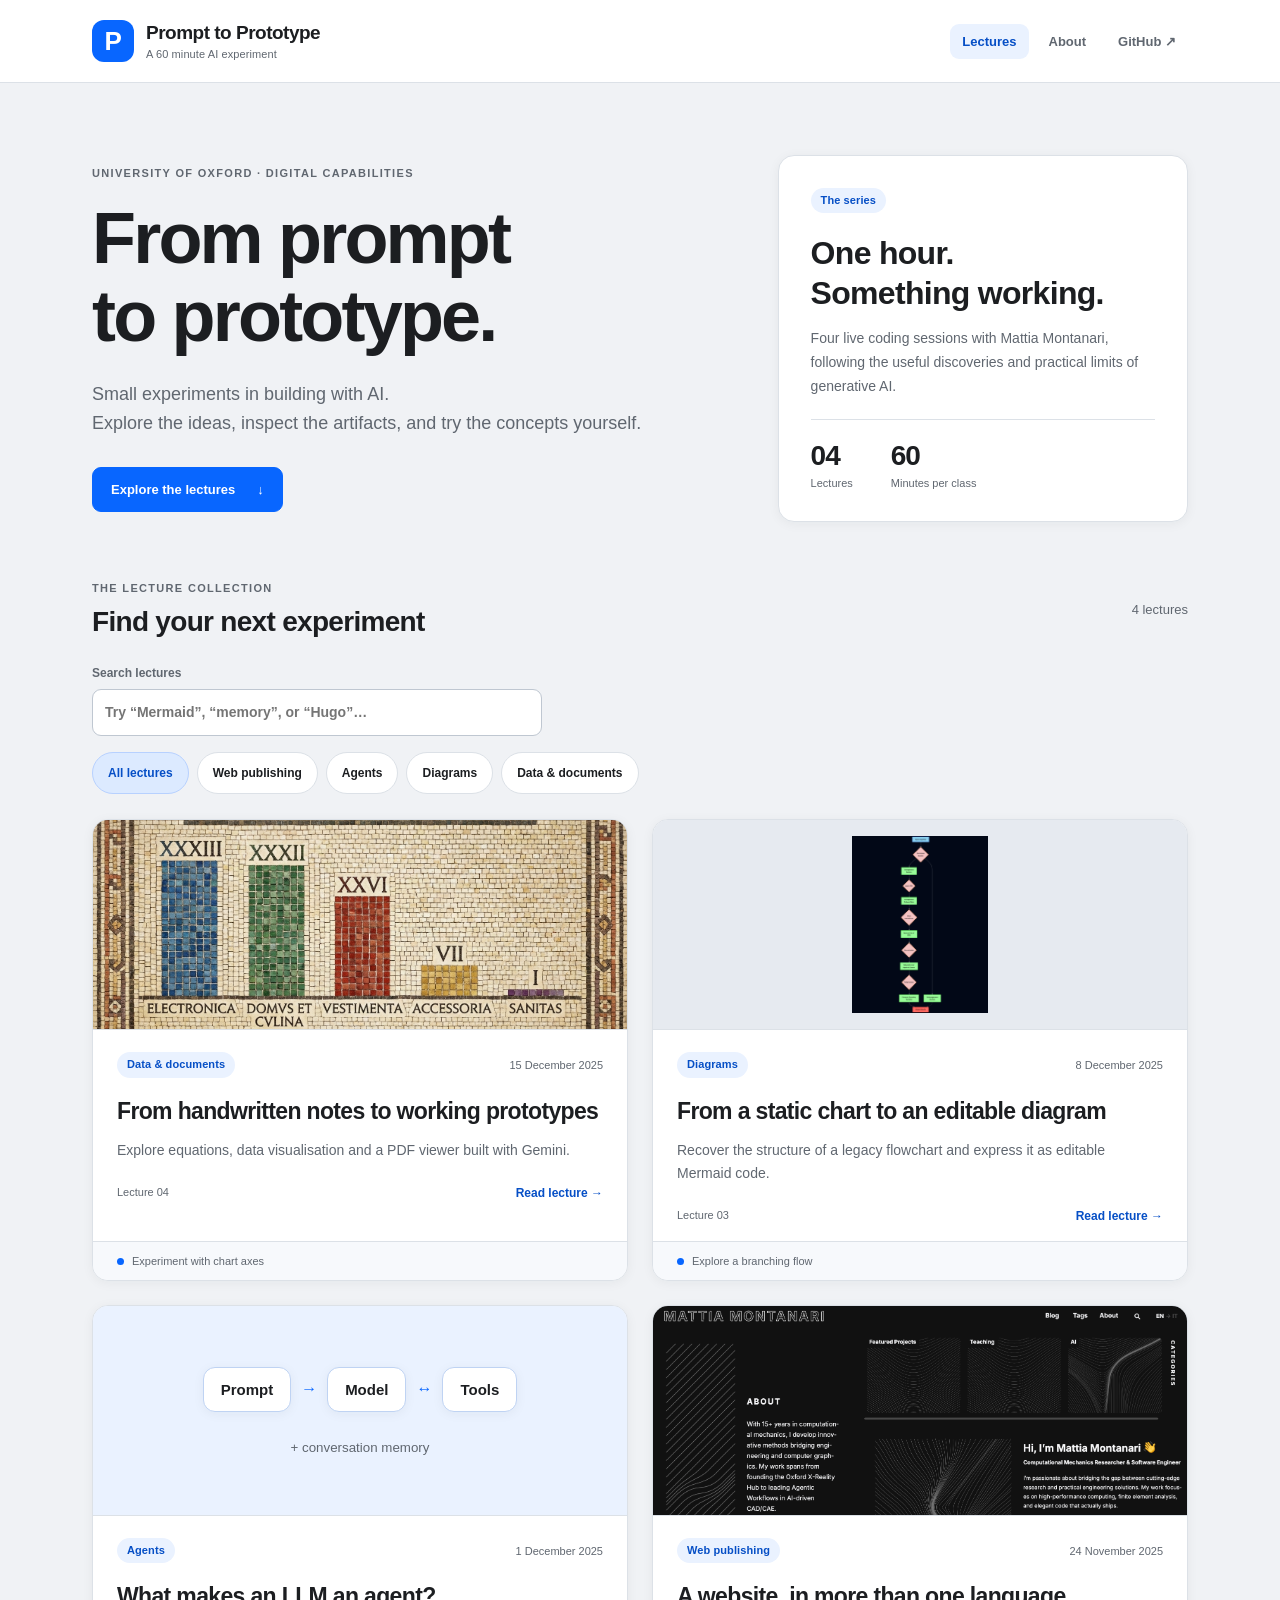
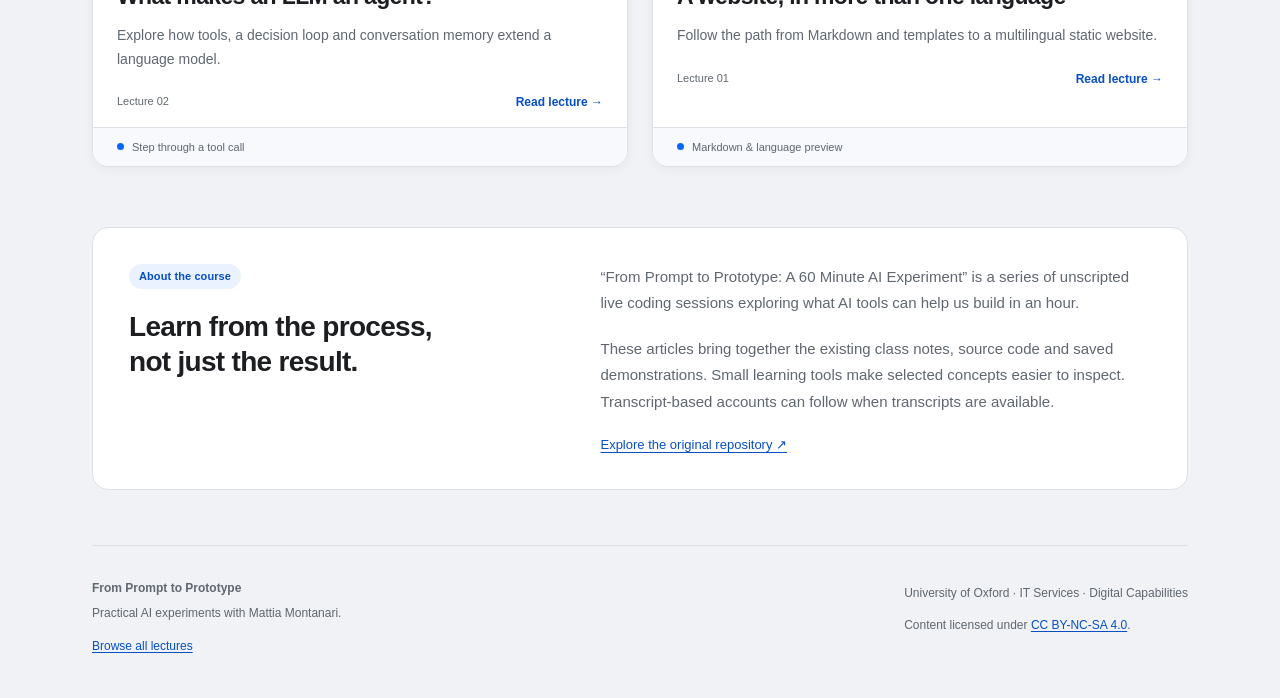
==== commit a974c82e: "Rename repository navigation link to GitHub Fixes #1" ====
--- a/site/index.html
+++ b/site/index.html
@@ -7,7 +7,7 @@
 <a class="skip-link" href="#main">Skip to content</a>
 <header class="site-header"><div class="header-inner">
 <a class="wordmark" href="./"><span class="brand-icon" aria-hidden="true">P</span><span>Prompt to Prototype<small>A 60 minute AI experiment</small></span></a>
-<nav aria-label="Main navigation"><a href="./" aria-current="page">Lectures</a><a href="#about">About</a><a class="materials-link" href="https://github.com/MattiaMontanari/prompt-to-prototype-series">Materials <span aria-hidden="true">↗</span></a></nav>
+<nav aria-label="Main navigation"><a href="./" aria-current="page">Lectures</a><a href="#about">About</a><a class="materials-link" href="https://github.com/MattiaMontanari/prompt-to-prototype-series">GitHub <span aria-hidden="true">↗</span></a></nav>
 </div></header><main id="main" class="landing"><section class="landing-hero"><div><p class="eyebrow">University of Oxford · Digital Capabilities</p><h1>From prompt<br>to prototype.</h1><p class="dek">Small experiments in building with AI.<br>Explore the ideas, inspect the artifacts, and try the concepts yourself.</p><a class="primary-link" href="#lectures">Explore the lectures <span aria-hidden="true">↓</span></a></div><aside class="course-note"><span class="badge">The series</span><h2>One hour.<br>Something working.</h2><p>Four live coding sessions with Mattia Montanari, following the useful discoveries and practical limits of generative AI.</p><div class="course-stats"><div><strong>04</strong><span>Lectures</span></div><div><strong>60</strong><span>Minutes per class</span></div></div></aside></section>
 <section id="lectures" class="catalogue" aria-labelledby="lectures-title"><div class="section-heading"><div><p class="eyebrow">The lecture collection</p><h2 id="lectures-title">Find your next experiment</h2></div><span id="lecture-count" role="status">4 lectures</span></div>
 <div id="catalogue-controls" class="catalogue-controls" hidden><label class="search-label" for="lecture-search">Search lectures<input id="lecture-search" type="search" placeholder="Try “Mermaid”, “memory”, or “Hugo”…" autocomplete="off"></label><div class="topic-filters" role="group" aria-label="Filter lectures by topic"><button type="button" data-filter="all" aria-pressed="true">All lectures</button><button type="button" data-filter="web" aria-pressed="false">Web publishing</button><button type="button" data-filter="agents" aria-pressed="false">Agents</button><button type="button" data-filter="diagrams" aria-pressed="false">Diagrams</button><button type="button" data-filter="data" aria-pressed="false">Data &amp; documents</button></div></div>
